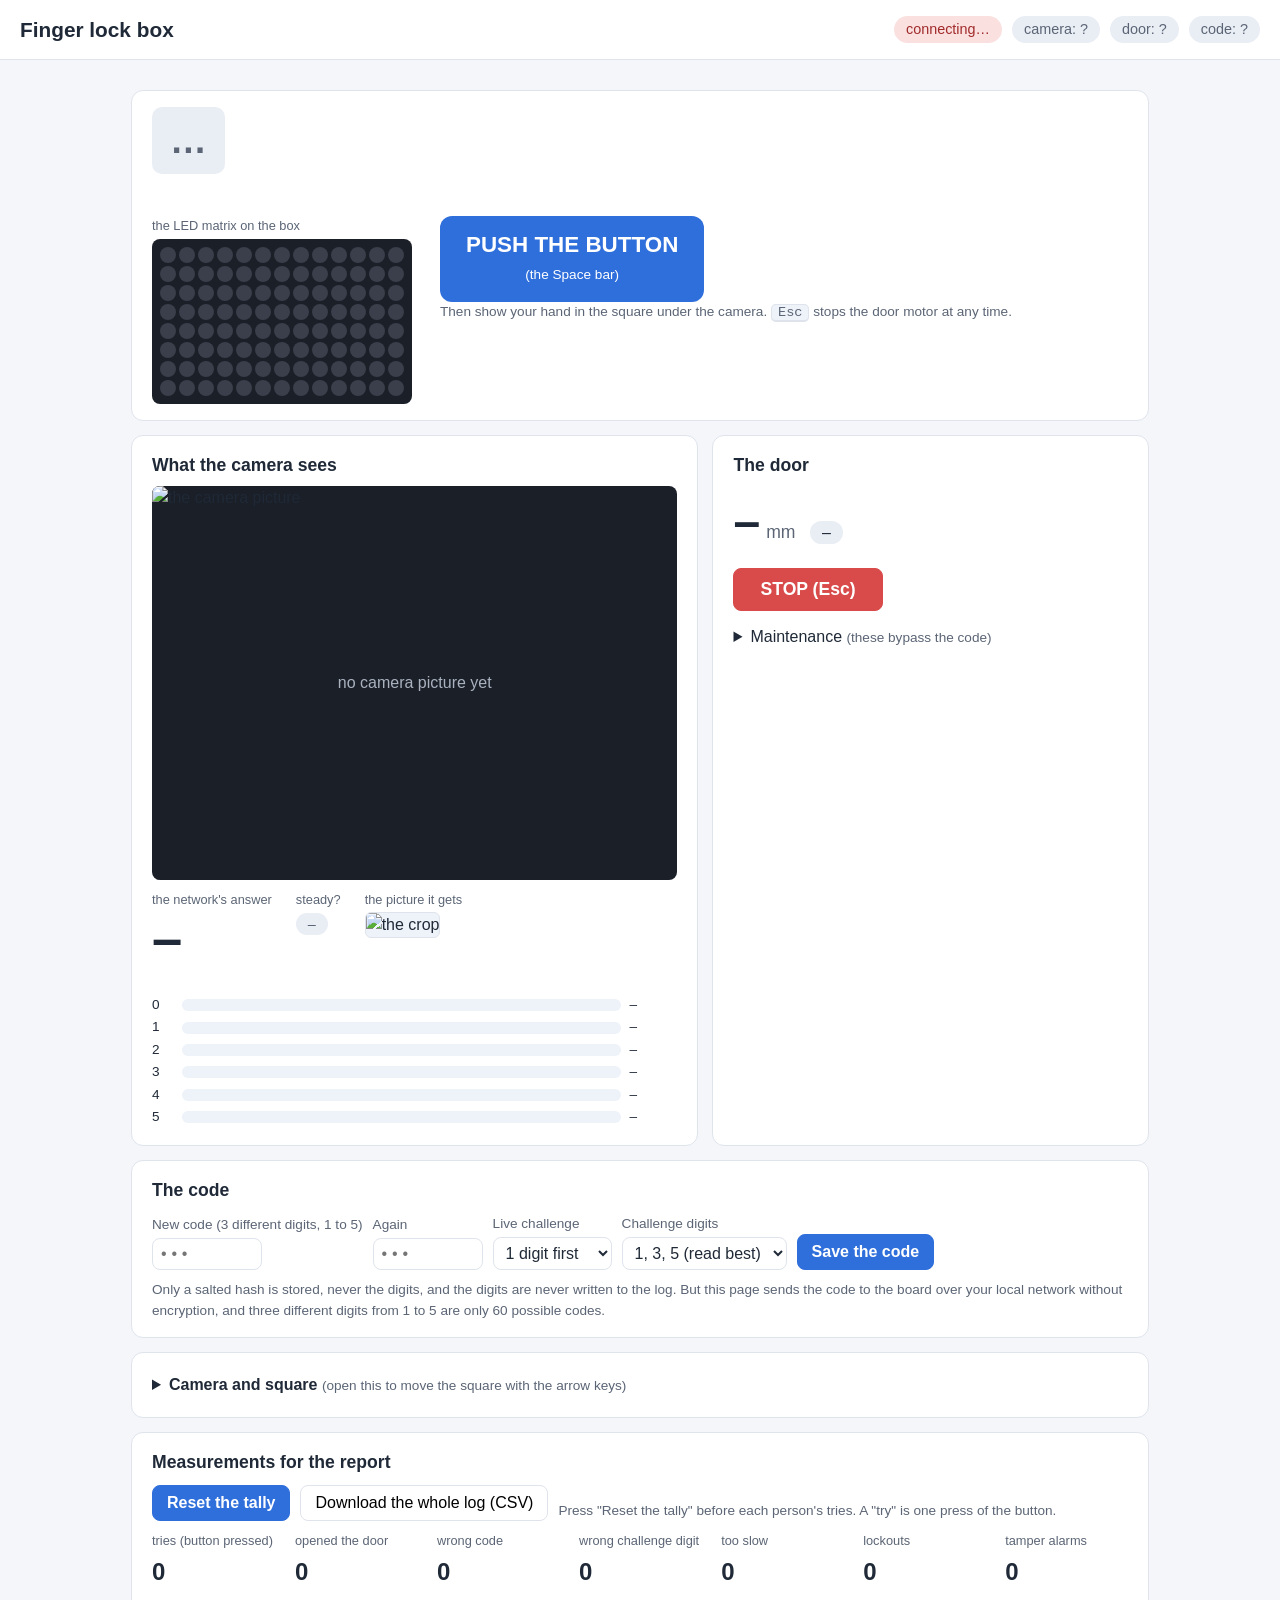
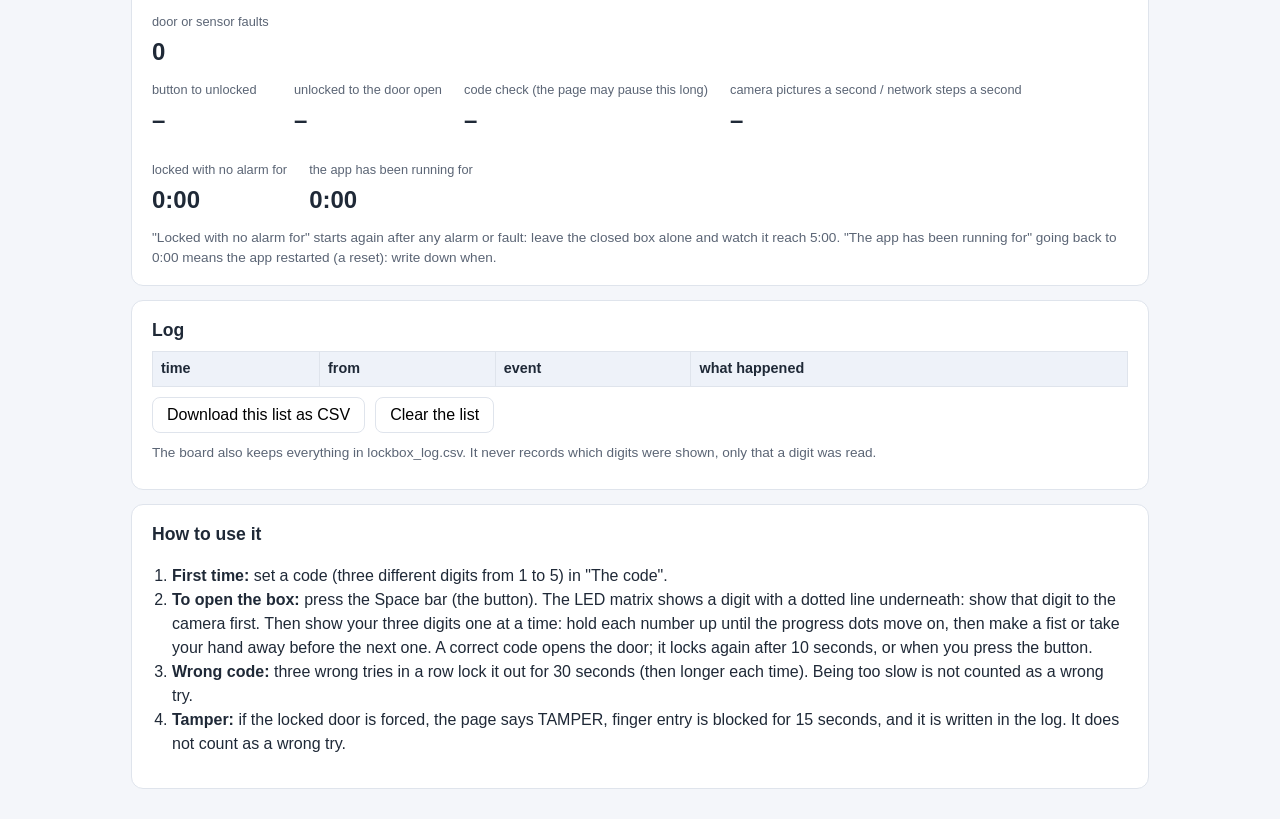
==== board-lock-box/assets/index.html @ d32d8f35 "Add finger-lock midterm: V-fit, laptop finger lock, finger-board and lock-box apps, hardware tests, " ====
<!doctype html>
<html lang="en">
<head>
  <meta charset="utf-8">
  <meta name="viewport" content="width=device-width, initial-scale=1">
  <title>Finger lock box</title>
  <link rel="stylesheet" href="style.css">
</head>
<body>
  <header>
    <h1>Finger lock box</h1>
    <span id="conn" class="chip bad">connecting…</span>
    <span id="camera" class="chip">camera: ?</span>
    <span id="doorchip" class="chip">door: ?</span>
    <span id="codechip" class="chip">code: ?</span>
  </header>
  <main>
    <section class="status">
      <div id="banner" class="banner unknown">…</div>
      <div id="hint" class="hint"></div>
      <div class="statusrow">
        <div class="ledbox">
          <div class="label">the LED matrix on the box</div>
          <div id="matrix" class="matrix"></div>
        </div>
        <div class="challengebox" id="challengebox" hidden>
          <div class="label">show this digit first</div>
          <div id="bigChallenge" class="bigdigit"></div>
        </div>
        <div class="dotsbox" id="dotsbox" hidden>
          <div class="label">digits read</div>
          <div id="dots" class="dots"></div>
        </div>
        <div class="pushbox">
          <button id="pushBtn" class="push">PUSH THE BUTTON<br><small>(the Space bar)</small></button>
          <div class="note">Then show your hand in the square under the camera. <kbd>Esc</kbd> stops the door motor at any time.</div>
        </div>
      </div>
      <div id="notice" class="notice"></div>
    </section>

    <div class="grid">
      <section>
        <h2>What the camera sees</h2>
        <div class="frame">
          <img id="frame" alt="the camera picture">
          <div id="roi" class="roi"></div>
          <div id="nopic" class="nopic">no camera picture yet</div>
        </div>
        <div class="digitrow">
          <div><span class="label">the network's answer</span><div id="digit" class="digit">–</div><div id="conf" class="note">&nbsp;</div></div>
          <div><span class="label">steady?</span><span id="steady" class="chip">–</span></div>
          <div><span class="label">the picture it gets</span><img id="crop" class="pix" alt="the crop"></div>
        </div>
        <div id="bars" class="bars"></div>
      </section>

      <section>
        <h2>The door</h2>
        <div class="live"><span id="mm" class="big">–</span><span class="unit">mm</span> <span id="band" class="bandchip">–</span></div>
        <div id="doorinfo" class="note"></div>
        <div class="row">
          <button id="stopBtn" class="stop">STOP (Esc)</button>
        </div>
        <details>
          <summary>Maintenance <span class="note">(these bypass the code)</span></summary>
          <div class="row">
            <button id="openBtn">Open the door</button>
            <button id="closeBtn">Close the door</button>
            <button id="calBtn">Calibrate the closed distance</button>
            <label class="check"><input id="pushBack" type="checkbox"> Push back when forced</label>
          </div>
          <div class="note">Calibrate reads the closed distance from the sensor (the door closed by the motor and still for 3 seconds). "Push back" makes the motor try once to shut a forced door.</div>
        </details>
      </section>
    </div>

    <section>
      <h2>The code</h2>
      <div id="policy" class="note"></div>
      <div class="row">
        <label>New code (3 different digits, 1 to 5) <input id="code" type="password" inputmode="numeric" maxlength="3" autocomplete="off" placeholder="•••"></label>
        <label>Again <input id="confirm" type="password" inputmode="numeric" maxlength="3" autocomplete="off" placeholder="•••"></label>
        <label>Live challenge <select id="challenge"><option value="1">1 digit first</option><option value="2">2 digits first</option><option value="0">off</option></select></label>
        <label>Challenge digits <select id="pool"><option value="135">1, 3, 5 (read best)</option><option value="12345">1 to 5</option></select></label>
        <button id="saveCode" class="primary">Save the code</button>
      </div>
      <div class="note">Only a salted hash is stored, never the digits, and the digits are never written to the log. But this page sends the code to the board over your local network without encryption, and three different digits from 1 to 5 are only 60 possible codes.</div>
    </section>

    <section>
      <details id="squareBox">
        <summary><b>Camera and square</b> <span class="note">(open this to move the square with the arrow keys)</span></summary>
        <div class="note" id="roiSource"></div>
        <div class="row">
          <button id="left">◀</button><button id="up">▲</button><button id="down">▼</button><button id="right">▶</button>
          <button id="smaller">smaller −</button><button id="bigger">bigger +</button>
          <label>Tape colour <select id="color"><option value="blue">blue</option><option value="red">red</option><option value="green">green</option><option value="yellow">yellow</option></select></label>
          <button id="find">Find the tape square</button>
          <button id="saveRoi" class="primary">Save the square</button>
          <button id="resetRoi">Back to the training square</button>
        </div>
        <div class="row">
          <label>Picture format <select id="fmt"><option value="MJPG">MJPG (compressed)</option><option value="YUYV">YUYV (uncompressed)</option><option value="">the camera chooses</option></select></label>
          <button id="applyFmt">Apply (reopens the camera)</button>
          <span class="note">Camera: <span id="camfps">–</span> pictures a second, network: <span id="netfps">–</span> steps a second.</span>
        </div>
        <div class="note">The network was trained on the square at x 108, y 163, side 317 (at 640 × 480). Arrow keys move the square by 4 pixels (Shift: 16), + and − resize it.</div>
      </details>
    </section>

    <section>
      <h2>Measurements for the report</h2>
      <div class="row">
        <button id="resetStats" class="primary">Reset the tally</button>
        <button id="wholeLog">Download the whole log (CSV)</button>
        <span class="note">Press "Reset the tally" before each person's tries. A "try" is one press of the button.</span>
      </div>
      <div class="stats">
        <div><span class="label">tries (button pressed)</span><b id="sSessions">0</b></div>
        <div><span class="label">opened the door</span><b id="sUnlocked">0</b></div>
        <div><span class="label">wrong code</span><b id="sCode">0</b></div>
        <div><span class="label">wrong challenge digit</span><b id="sChallenge">0</b></div>
        <div><span class="label">too slow</span><b id="sTimeouts">0</b></div>
        <div><span class="label">lockouts</span><b id="sLockouts">0</b></div>
        <div><span class="label">tamper alarms</span><b id="sTamper">0</b></div>
        <div><span class="label">door or sensor faults</span><b id="sFaults">0</b></div>
      </div>
      <div class="stats">
        <div><span class="label">button to unlocked</span><b id="sUnlock">–</b></div>
        <div><span class="label">unlocked to the door open</span><b id="sOpen">–</b></div>
        <div><span class="label">code check (the page may pause this long)</span><b id="sCheck">–</b></div>
        <div><span class="label">camera pictures a second / network steps a second</span><b id="sSpeed">–</b></div>
        <div><span class="label">locked with no alarm for</span><b id="sLocked">0:00</b></div>
        <div><span class="label">the app has been running for</span><b id="sUptime">0:00</b></div>
      </div>
      <div class="note">"Locked with no alarm for" starts again after any alarm or fault: leave the closed box alone and watch it reach 5:00. "The app has been running for" going back to 0:00 means the app restarted (a reset): write down when.</div>
    </section>

    <section>
      <h2>Log</h2>
      <div class="scroll">
        <table>
          <thead><tr><th>time</th><th>from</th><th>event</th><th>what happened</th></tr></thead>
          <tbody id="logRows"></tbody>
        </table>
      </div>
      <div class="row">
        <button id="csv">Download this list as CSV</button>
        <button id="clearLog">Clear the list</button>
        <span class="note">The board also keeps everything in lockbox_log.csv. It never records which digits were shown, only that a digit was read.</span>
      </div>
    </section>

    <section class="help">
      <h2>How to use it</h2>
      <ol>
        <li><b>First time:</b> set a code (three different digits from 1 to 5) in "The code".</li>
        <li><b>To open the box:</b> press the Space bar (the button). The LED matrix shows a digit with a dotted line underneath: show that digit to the camera first. Then show your three digits one at a time: hold each number up until the progress dots move on, then make a fist or take your hand away before the next one. A correct code opens the door; it locks again after 10 seconds, or when you press the button.</li>
        <li><b>Wrong code:</b> three wrong tries in a row lock it out for 30 seconds (then longer each time). Being too slow is not counted as a wrong try.</li>
        <li><b>Tamper:</b> if the locked door is forced, the page says TAMPER, finger entry is blocked for 15 seconds, and it is written in the log. It does not count as a wrong try.</li>
      </ol>
    </section>
  </main>
  <script src="libs/socket.io.min.js"></script>
  <script src="app.js"></script>
</body>
</html>
---- board-lock-box/assets/style.css ----
:root { --ink:#1f2937; --muted:#5b6575; --line:#dfe4ec; --blue:#2f6fdb; --green:#2e9e5b; --orange:#e08a1e; --red:#d94a4a; --bg:#f4f6fa; }
* { box-sizing: border-box; }
body { margin: 0; font-family: -apple-system, BlinkMacSystemFont, "Segoe UI", Roboto, Helvetica, Arial, sans-serif; color: var(--ink); background: var(--bg); line-height: 1.5; }
header { display: flex; align-items: center; gap: 10px; flex-wrap: wrap; padding: 14px 20px; background: #fff; border-bottom: 1px solid var(--line); }
h1 { margin: 0 auto 0 0; font-size: 1.3rem; } h2 { margin: 0 0 8px; font-size: 1.1rem; }
main { max-width: 1050px; margin: 0 auto; padding: 16px; }
.grid { display: grid; grid-template-columns: 1.3fr 1fr; gap: 14px; } @media (max-width: 800px) { .grid { grid-template-columns: 1fr; } }
section { background: #fff; border: 1px solid var(--line); border-radius: 12px; padding: 16px 20px; margin: 14px 0; } .grid section { margin: 0; }
.chip { font-size: .9rem; padding: 3px 12px; border-radius: 99px; background: #e9edf4; color: var(--muted); }
.chip.good { background: #dcf3e6; color: #1b6e3d; } .chip.bad { background: #fbe0e0; color: #a12b2b; } .chip.warn { background: #fdecd2; color: #98600d; }
.banner { font-size: 2.3rem; font-weight: 800; padding: 6px 18px; border-radius: 10px; display: inline-block; }
.banner.locked { background: #e9edf4; color: #1f2937; } .banner.unlocked { background: #dcf3e6; color: #1b6e3d; } .banner.challenge, .banner.entering { background: #e6efff; color: #1d4fa8; }
.banner.lockout { background: #fdecd2; color: #98600d; } .banner.tamper { background: var(--red); color: #fff; animation: blink 1s infinite; } .banner.unknown { background: #e9edf4; color: var(--muted); }
@keyframes blink { 50% { opacity: .55; } }
.hint { color: var(--muted); margin: 6px 0 12px; min-height: 1.5em; }
.statusrow { display: flex; gap: 28px; flex-wrap: wrap; align-items: flex-start; }
.label { font-size: .8rem; color: var(--muted); display: block; margin-bottom: 3px; }
.matrix { display: grid; grid-template-columns: repeat(13, 16px); gap: 3px; background: #1b1f27; padding: 8px; border-radius: 8px; }
.led { width: 16px; height: 16px; border-radius: 50%; background: #3a3f4b; display: block; } .led.on { background: #ff9a2e; box-shadow: 0 0 6px #ff9a2e; }
.bigdigit { font-size: 5rem; font-weight: 800; line-height: 1; color: var(--blue); }
.dots { display: flex; gap: 8px; } .dot { width: 22px; height: 22px; border-radius: 50%; border: 2px solid var(--blue); background: #fff; } .dot.on { background: var(--blue); }
.push { font-size: 1.4rem; font-weight: 800; padding: 16px 26px; border-radius: 12px; border: 0; background: var(--blue); color: #fff; cursor: pointer; line-height: 1.2; } .push small { font-weight: 500; font-size: .85rem; }
.frame { position: relative; width: 100%; max-width: 640px; aspect-ratio: 4 / 3; background: #1b1f27; border-radius: 8px; overflow: hidden; }
.frame img { width: 100%; height: 100%; display: block; object-fit: fill; }
.roi { position: absolute; border: 3px solid #35d07f; box-shadow: 0 0 0 1px rgba(0,0,0,.4); pointer-events: none; }
.nopic { position: absolute; inset: 0; display: flex; align-items: center; justify-content: center; color: #aab2c0; }
.digitrow { display: flex; gap: 24px; align-items: flex-start; margin-top: 10px; flex-wrap: wrap; }
.digit { font-size: 3.4rem; font-weight: 800; line-height: 1; }
.pix { width: 96px; height: 96px; image-rendering: pixelated; border: 1px solid var(--line); border-radius: 6px; background: #eef2f9; }
.bars { margin-top: 8px; } .bar { display: grid; grid-template-columns: 22px 1fr 48px; gap: 8px; align-items: center; margin: 2px 0; font-size: .85rem; }
.bar .track { background: #eef2f9; border-radius: 6px; height: 12px; overflow: hidden; } .bar .fill { background: var(--blue); height: 100%; width: 0; } .bar.top .fill { background: var(--green); }
.live { margin: 4px 0; } .big { font-size: 3rem; font-weight: 700; } .unit { font-size: 1.1rem; color: var(--muted); margin: 0 10px 0 6px; }
.bandchip { font-size: 1rem; padding: 3px 12px; border-radius: 99px; background: #e9edf4; }
.bandchip.closed { background: #dcf3e6; } .bandchip.ajar { background: #fdecd2; } .bandchip.open { background: #e6efff; } .bandchip.blocked { background: #fbe0e0; }
.note { font-size: .85rem; color: var(--muted); }
.row { display: flex; gap: 10px; align-items: end; flex-wrap: wrap; margin: 10px 0; }
label { display: flex; flex-direction: column; font-size: .85rem; color: var(--muted); gap: 3px; } label.check { flex-direction: row; align-items: center; gap: 6px; padding-bottom: 8px; color: var(--ink); font-size: 1rem; }
input[type=password], select { font-size: 1rem; padding: 6px 8px; border: 1px solid var(--line); border-radius: 8px; background: #fff; color: var(--ink); } input[type=password] { width: 110px; letter-spacing: .3em; }
button { font-size: 1rem; padding: 8px 14px; border: 1px solid var(--line); border-radius: 8px; background: #fff; cursor: pointer; }
button.primary { background: var(--blue); color: #fff; border-color: var(--blue); font-weight: 600; }
button.stop { background: var(--red); color: #fff; border-color: var(--red); font-weight: 800; font-size: 1.1rem; padding: 10px 26px; }
kbd { background: #eef2f9; border: 1px solid var(--line); border-bottom-width: 2px; border-radius: 5px; padding: 0 6px; font-size: .85rem; }
details > summary { cursor: pointer; padding: 4px 0; }
.notice { padding: 0; min-height: 0; } .notice:not(:empty) { padding: 8px 12px; border-radius: 8px; margin-top: 10px; }
.notice.info { background: #e6efff; } .notice.ok { background: #dcf3e6; } .notice.warn { background: #fdecd2; }
.scroll { overflow-x: auto; } table { border-collapse: collapse; width: 100%; font-size: .9rem; }
th, td { border: 1px solid var(--line); padding: 6px 8px; text-align: left; vertical-align: top; } th { background: #eef2f9; }
td.k-tamper, td.k-tamper_lockout, td.k-fault, td.k-sensor_lost, td.k-lockout, td.k-denied { background: #fbe0e0; } td.k-unlocked, td.k-opened, td.k-closed, td.k-locked, td.k-code_set { background: #eaf6dc; }
td.k-ignored, td.k-maintenance, td.k-retry, td.k-push_back, td.k-timeout { background: #fdecd2; }
.stats { display: flex; gap: 22px; flex-wrap: wrap; margin: 10px 0; } .stats > div { min-width: 120px; } .stats b { font-size: 1.5rem; display: block; }
.help ol { padding-left: 20px; }
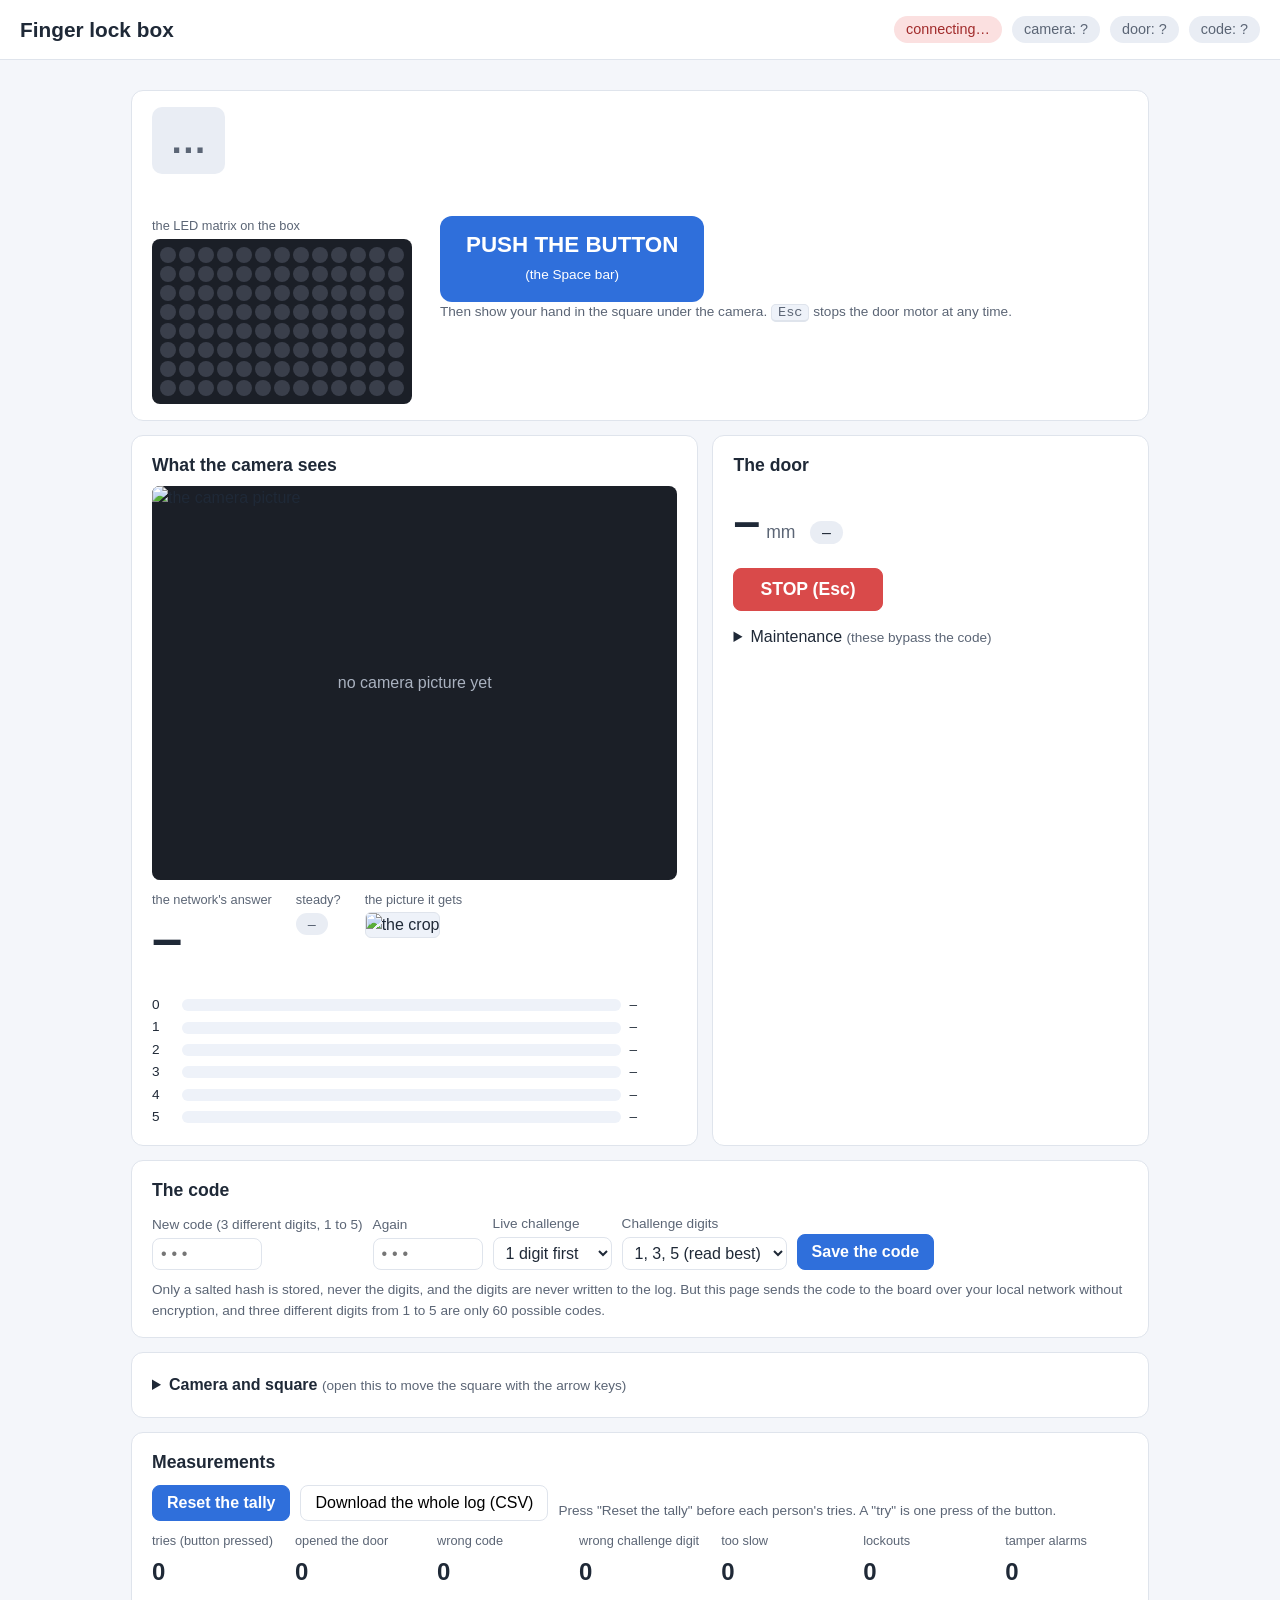
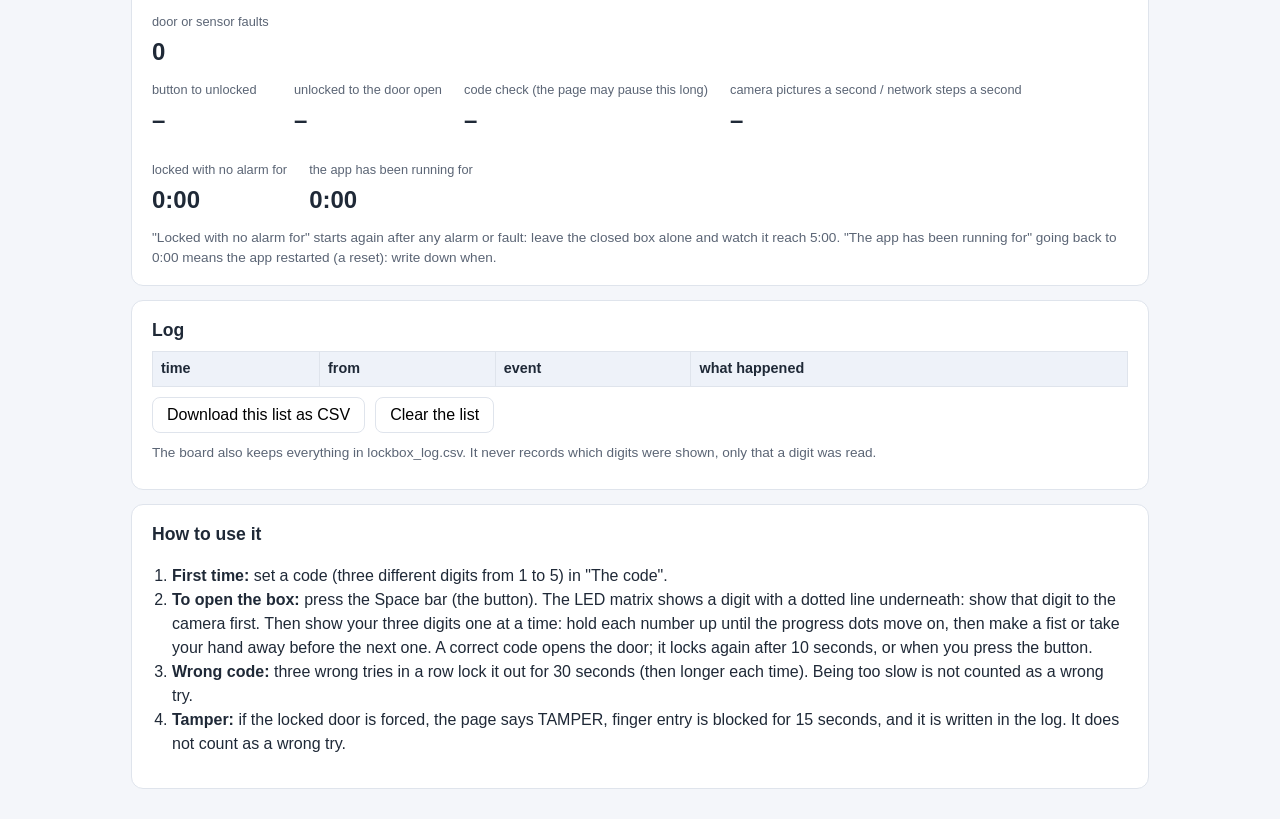
==== commit 2c0edc26: "Update from local finger-lock-midterm: revise READMEs, V-fit, lock-box and finger-board code; restor" ====
--- a/board-lock-box/assets/index.html
+++ b/board-lock-box/assets/index.html
@@ -110,7 +110,7 @@
     </section>
 
     <section>
-      <h2>Measurements for the report</h2>
+      <h2>Measurements</h2>
       <div class="row">
         <button id="resetStats" class="primary">Reset the tally</button>
         <button id="wholeLog">Download the whole log (CSV)</button>
